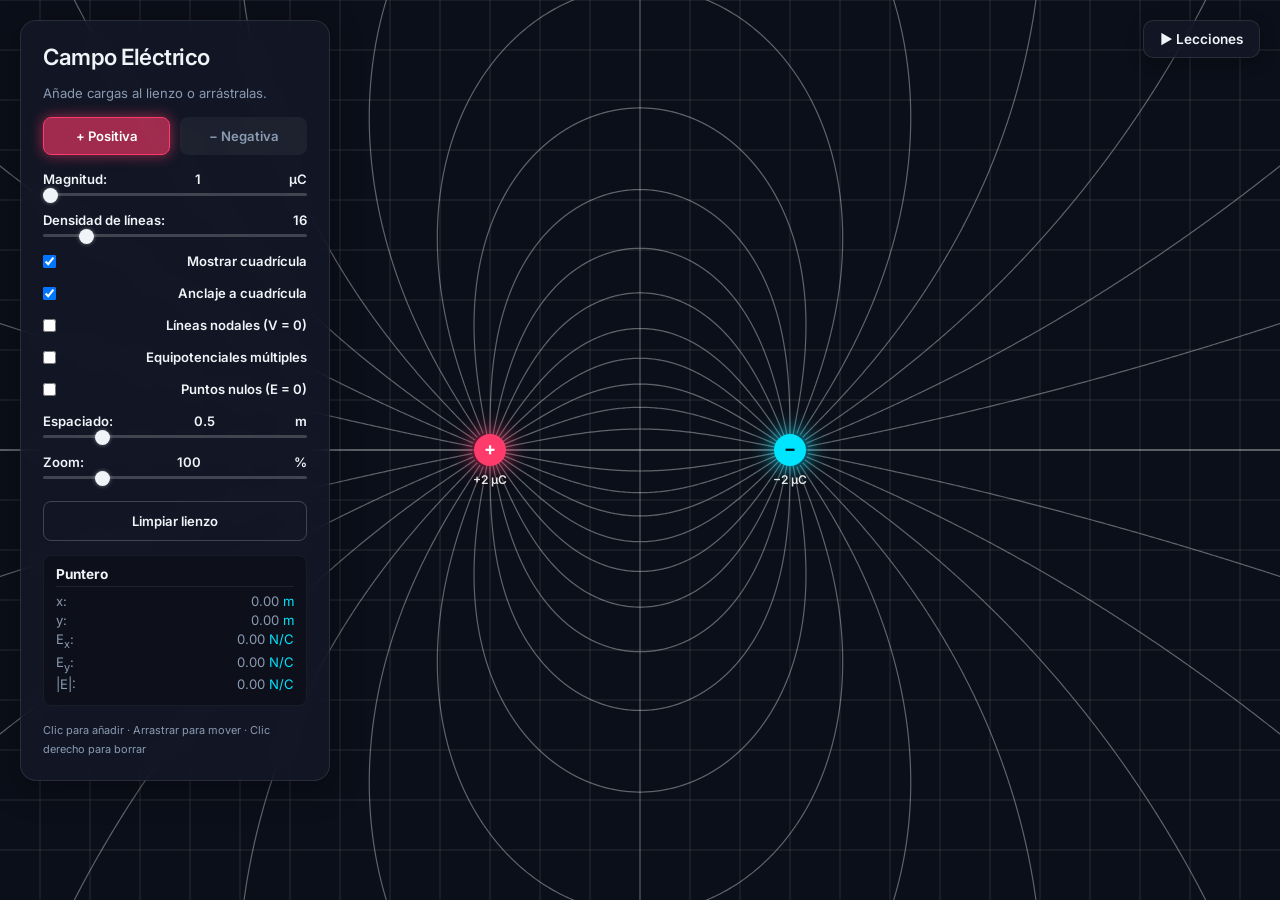
==== index.html @ 5a0ca658 "Simulador de campo eléctrico — nivel ingeniería Visualizador interactivo de electrostática para el c" ====
<!DOCTYPE html>
<html lang="es">
<head>
    <meta charset="UTF-8">
    <meta name="viewport" content="width=device-width, initial-scale=1.0">
    <title>Visualizador de Campo Eléctrico</title>
    <meta name="description" content="Simulación interactiva de líneas de campo eléctrico para configuraciones de cargas puntuales discretas.">
    <link href="https://fonts.googleapis.com/css2?family=Inter:wght@300;400;600&display=swap" rel="stylesheet">
    <link rel="stylesheet" href="styles.css">
</head>
<body>
    <canvas id="simulationCanvas"></canvas>

    <!-- Panel de controles (izquierda) -->
    <div id="controlPanel" class="glass-panel">
        <h1>Campo Eléctrico</h1>
        <p>Añade cargas al lienzo o arrástralas.</p>

        <div class="controls">
            <div class="charge-selector">
                <button id="btnPositive" class="active charge-btn pos-btn">+ Positiva</button>
                <button id="btnNegative" class="charge-btn neg-btn">− Negativa</button>
            </div>

            <div class="slider-group">
                <label for="chargeMagnitude">Magnitud: <span id="magnitudeValue">1</span> &mu;C</label>
                <input type="range" id="chargeMagnitude" min="1" max="10" value="1">
            </div>

            <div class="slider-group">
                <label for="lineDensity">Densidad de líneas: <span id="densityValue">16</span></label>
                <input type="range" id="lineDensity" min="8" max="64" step="8" value="16">
            </div>

            <div class="slider-group">
                <label><input type="checkbox" id="showGrid" checked style="margin-right:5px;"> Mostrar cuadrícula</label>
            </div>

            <div class="slider-group">
                <label><input type="checkbox" id="snapToGrid" checked style="margin-right:5px;"> Anclaje a cuadrícula</label>
            </div>

            <div class="slider-group">
                <label><input type="checkbox" id="showNodalLines" style="margin-right:5px;"> Líneas nodales (V = 0)</label>
            </div>

            <div class="slider-group">
                <label><input type="checkbox" id="showEquipotentials" style="margin-right:5px;"> Equipotenciales múltiples</label>
            </div>

            <div class="slider-group">
                <label><input type="checkbox" id="showNullPoints" style="margin-right:5px;"> Puntos nulos (E = 0)</label>
            </div>

            <div class="slider-group" id="gridSpacingGroup">
                <label for="gridSpacing">Espaciado: <span id="gridSpacingValue">0.5</span> m</label>
                <input type="range" id="gridSpacing" min="0.1" max="2.0" step="0.1" value="0.5">
            </div>

            <div class="slider-group">
                <label for="zoomLevel">Zoom: <span id="zoomValue">100</span>%</label>
                <input type="range" id="zoomLevel" min="20" max="400" step="10" value="100">
            </div>

            <button id="btnClear" class="action-btn">Limpiar lienzo</button>
        </div>

        <div class="info-panel">
            <h3>Puntero</h3>
            <div class="info-row"><span>x:</span>   <span><span id="valX">0.00</span> m</span></div>
            <div class="info-row"><span>y:</span>   <span><span id="valY">0.00</span> m</span></div>
            <div class="info-row"><span>E<sub>x</sub>:</span> <span><span id="valEx">0.00</span> N/C</span></div>
            <div class="info-row"><span>E<sub>y</sub>:</span> <span><span id="valEy">0.00</span> N/C</span></div>
            <div class="info-row"><span>|E|:</span> <span><span id="valEmag">0.00</span> N/C</span></div>
        </div>

        <div class="legend">
            <small>Clic para añadir · Arrastrar para mover · Clic derecho para borrar</small>
        </div>
    </div>

    <!-- Botón flotante para abrir el panel de lecciones -->
    <button id="btnToggleLessons" class="lessons-toggle-btn" title="Abrir panel de lecciones">
        &#9654; Lecciones
    </button>

    <!-- Panel de lecciones (derecha, colapsable) -->
    <div id="lessonPanel" class="glass-panel lesson-panel hidden">
        <div class="lesson-panel-header">
            <h2>Lecciones</h2>
            <button id="btnCloseLessons" class="icon-btn" title="Cerrar">&times;</button>
        </div>

        <div id="lessonList" class="lesson-list">
            <!-- Generado por JS -->
        </div>

        <!-- Info de la lección activa -->
        <div id="lessonDetail" class="lesson-detail hidden">
            <div class="lesson-detail-header">
                <span id="lessonDetailId" class="lesson-id-badge"></span>
                <button id="btnCloseLesson" class="icon-btn small" title="Cerrar lección">&times;</button>
            </div>
            <h3 id="lessonDetailTitle"></h3>
            <p class="lesson-objective" id="lessonDetailObjective"></p>

            <div class="lesson-section">
                <button class="collapsible-btn" data-target="theoryBody">Teoría &#9660;</button>
                <div id="theoryBody" class="collapsible-body hidden">
                    <p id="lessonDetailTheory"></p>
                </div>
            </div>

            <div class="lesson-section" id="hintsSection">
                <button class="collapsible-btn" data-target="hintsBody">Pistas &#9660;</button>
                <div id="hintsBody" class="collapsible-body hidden">
                    <ul id="lessonDetailHints" class="hints-list"></ul>
                    <button id="btnNextHint" class="hint-btn">Siguiente pista</button>
                </div>
            </div>

            <div class="lesson-section">
                <button class="collapsible-btn" data-target="questionsBody">Preguntas &#9660;</button>
                <div id="questionsBody" class="collapsible-body hidden">
                    <ol id="lessonDetailQuestions" class="questions-list"></ol>
                </div>
            </div>

            <div class="lesson-nav">
                <button id="btnPrevLesson" class="nav-btn">&#8592; Anterior</button>
                <button id="btnNextLesson" class="nav-btn">Siguiente &#8594;</button>
            </div>

            <div id="challengeSection" class="challenge-section hidden">
                <button id="btnStartChallenge" class="challenge-start-btn">&#9654; Iniciar reto</button>
            </div>
        </div>
    </div>

    <!-- Barra de reto (aparece durante el modo reto) -->
    <div id="challengeBar" class="challenge-bar hidden">
        <div class="challenge-bar-content">
            <span class="challenge-label">MODO RETO</span>
            <span id="challengeDesc" class="challenge-desc"></span>
            <div class="challenge-controls">
                <button id="btnEvaluate" class="eval-btn">Evaluar similitud</button>
                <div id="scoreDisplay" class="score-display hidden">
                    Similitud: <span id="scoreValue">--</span>%
                </div>
                <button id="btnExitChallenge" class="exit-challenge-btn">Salir del reto</button>
            </div>
        </div>
    </div>

    <script src="lessons.js"></script>
    <script src="script.js"></script>
</body>
</html>
---- styles.css ----
:root {
    --bg-color: #0b0f19;
    --panel-bg: rgba(20, 25, 40, 0.75);
    --panel-border: rgba(255, 255, 255, 0.1);
    --text-main: #f0f4f8;
    --text-muted: #8a9bb2;
    --accent-pos: #ff3b6b;
    --accent-pos-glow: rgba(255, 59, 107, 0.6);
    --accent-neg: #00e5ff;
    --accent-neg-glow: rgba(0, 229, 255, 0.6);
    --accent-gold: #ffca28;
    --challenge-color: #ff9800;
}

* { box-sizing: border-box; margin: 0; padding: 0; }

body {
    font-family: 'Inter', sans-serif;
    background-color: var(--bg-color);
    color: var(--text-main);
    overflow: hidden;
    width: 100vw;
    height: 100vh;
    display: flex;
}

#simulationCanvas {
    position: absolute;
    top: 0; left: 0;
    width: 100%; height: 100%;
    z-index: 1;
}

/* ── Glass Panel (shared) ── */
.glass-panel {
    position: absolute;
    background: var(--panel-bg);
    backdrop-filter: blur(14px);
    -webkit-backdrop-filter: blur(14px);
    border: 1px solid var(--panel-border);
    border-radius: 16px;
    padding: 22px;
    z-index: 10;
    box-shadow: 0 8px 32px rgba(0, 0, 0, 0.35);
    display: flex;
    flex-direction: column;
    gap: 14px;
}

/* ── Control Panel (left) ── */
#controlPanel {
    top: 20px;
    left: 20px;
    width: 310px;
    max-height: calc(100vh - 40px);
    overflow-y: auto;
    scrollbar-width: thin;
    scrollbar-color: rgba(255,255,255,0.1) transparent;
}

#controlPanel::-webkit-scrollbar { width: 4px; }
#controlPanel::-webkit-scrollbar-thumb { background: rgba(255,255,255,0.1); border-radius: 2px; }

h1 { font-size: 1.4rem; font-weight: 600; letter-spacing: -0.5px; }
h2 { font-size: 1.1rem; font-weight: 600; }

p, .legend { font-size: 0.82rem; color: var(--text-muted); line-height: 1.45; }

.controls { display: flex; flex-direction: column; gap: 16px; }

.charge-selector { display: flex; gap: 10px; }

button {
    font-family: inherit;
    cursor: pointer;
    border: none;
    border-radius: 8px;
    padding: 10px 12px;
    font-weight: 600;
    font-size: 0.82rem;
    transition: all 0.2s ease;
}

.charge-btn {
    flex: 1;
    background: rgba(255,255,255,0.05);
    color: var(--text-muted);
    border: 1px solid transparent;
}
.charge-btn:hover { background: rgba(255,255,255,0.1); }
.charge-btn.active.pos-btn { background: var(--accent-pos-glow); color: #fff; border-color: var(--accent-pos); box-shadow: 0 0 14px var(--accent-pos-glow); }
.charge-btn.active.neg-btn { background: var(--accent-neg-glow); color: #0b0f19; border-color: var(--accent-neg); box-shadow: 0 0 14px var(--accent-neg-glow); }

.slider-group { display: flex; flex-direction: column; gap: 6px; }

label {
    font-size: 0.82rem;
    font-weight: 600;
    display: flex;
    justify-content: space-between;
    align-items: center;
}

input[type=range] { -webkit-appearance: none; width: 100%; background: transparent; }
input[type=range]::-webkit-slider-thumb { -webkit-appearance: none; height: 15px; width: 15px; border-radius: 50%; background: var(--text-main); cursor: pointer; margin-top: -5.5px; box-shadow: 0 0 4px rgba(255,255,255,0.4); }
input[type=range]::-webkit-slider-runnable-track { width: 100%; height: 3px; cursor: pointer; background: rgba(255,255,255,0.2); border-radius: 2px; }

.action-btn {
    background: transparent;
    color: var(--text-main);
    border: 1px solid rgba(255,255,255,0.2);
    padding: 11px;
    margin-top: 6px;
}
.action-btn:hover { background: rgba(255,255,255,0.05); border-color: rgba(255,255,255,0.4); }

/* Info panel */
.info-panel {
    background: rgba(0,0,0,0.25);
    border-radius: 8px;
    padding: 10px 12px;
    font-size: 0.82rem;
    border: 1px solid rgba(255,255,255,0.05);
}
.info-panel h3 { font-size: 0.85rem; margin-bottom: 6px; border-bottom: 1px solid rgba(255,255,255,0.08); padding-bottom: 4px; }
.info-row { display: flex; justify-content: space-between; margin-bottom: 3px; color: var(--accent-neg); }
.info-row span:first-child { color: var(--text-muted); }

/* ── Lessons toggle button ── */
.lessons-toggle-btn {
    position: absolute;
    top: 20px;
    right: 20px;
    z-index: 11;
    background: var(--panel-bg);
    backdrop-filter: blur(14px);
    -webkit-backdrop-filter: blur(14px);
    border: 1px solid var(--panel-border);
    border-radius: 10px;
    color: var(--text-main);
    padding: 10px 16px;
    font-size: 0.85rem;
    box-shadow: 0 4px 16px rgba(0,0,0,0.3);
    transition: background 0.2s, box-shadow 0.2s;
}
.lessons-toggle-btn:hover { background: rgba(30,36,58,0.9); box-shadow: 0 4px 24px rgba(0,0,0,0.5); }
.lessons-toggle-btn.panel-open { opacity: 0; pointer-events: none; }

/* ── Lesson Panel (right) ── */
.lesson-panel {
    top: 20px;
    right: 20px;
    width: 340px;
    max-height: calc(100vh - 40px);
    overflow-y: auto;
    scrollbar-width: thin;
    scrollbar-color: rgba(255,255,255,0.1) transparent;
    gap: 12px;
    transition: transform 0.3s ease, opacity 0.3s ease;
}
.lesson-panel.hidden {
    transform: translateX(20px);
    opacity: 0;
    pointer-events: none;
}
.lesson-panel::-webkit-scrollbar { width: 4px; }
.lesson-panel::-webkit-scrollbar-thumb { background: rgba(255,255,255,0.1); border-radius: 2px; }

.lesson-panel-header {
    display: flex;
    justify-content: space-between;
    align-items: center;
}

.icon-btn {
    background: transparent;
    color: var(--text-muted);
    font-size: 1.2rem;
    padding: 2px 6px;
    border-radius: 4px;
    border: 1px solid transparent;
}
.icon-btn:hover { color: var(--text-main); border-color: var(--panel-border); }
.icon-btn.small { font-size: 0.95rem; }

/* Lesson list */
.lesson-list { display: flex; flex-direction: column; gap: 6px; }

.lesson-item {
    background: rgba(255,255,255,0.04);
    border: 1px solid rgba(255,255,255,0.07);
    border-radius: 10px;
    padding: 10px 12px;
    cursor: pointer;
    transition: background 0.15s, border-color 0.15s;
    display: flex;
    align-items: center;
    gap: 10px;
}
.lesson-item:hover { background: rgba(255,255,255,0.09); border-color: rgba(255,255,255,0.15); }
.lesson-item.active { background: rgba(0,229,255,0.08); border-color: rgba(0,229,255,0.25); }

.lesson-item-id {
    font-size: 0.7rem;
    font-weight: 600;
    color: var(--text-muted);
    min-width: 28px;
}
.lesson-item-title {
    flex: 1;
    font-size: 0.82rem;
    font-weight: 600;
    line-height: 1.3;
}
.lesson-difficulty {
    font-size: 0.65rem;
    color: var(--accent-gold);
    white-space: nowrap;
}

.topic-badge {
    display: inline-block;
    font-size: 0.65rem;
    padding: 2px 6px;
    border-radius: 4px;
    background: rgba(255,255,255,0.07);
    color: var(--text-muted);
    margin-bottom: 4px;
}

/* Lesson detail */
.lesson-detail {
    border-top: 1px solid rgba(255,255,255,0.08);
    padding-top: 12px;
    display: flex;
    flex-direction: column;
    gap: 10px;
}
.lesson-detail.hidden { display: none; }

.lesson-detail-header { display: flex; align-items: center; gap: 8px; }

.lesson-id-badge {
    font-size: 0.7rem;
    font-weight: 700;
    background: rgba(0,229,255,0.15);
    color: var(--accent-neg);
    border-radius: 4px;
    padding: 2px 6px;
}

.lesson-detail h3 { font-size: 1rem; font-weight: 600; line-height: 1.3; }
.lesson-objective { font-size: 0.82rem; color: var(--text-muted); line-height: 1.45; }

.lesson-section { display: flex; flex-direction: column; gap: 4px; }

.collapsible-btn {
    background: rgba(255,255,255,0.04);
    border: 1px solid rgba(255,255,255,0.07);
    color: var(--text-main);
    text-align: left;
    padding: 7px 10px;
    border-radius: 6px;
    font-size: 0.78rem;
}
.collapsible-btn:hover { background: rgba(255,255,255,0.08); }

.collapsible-body { padding: 8px 4px; font-size: 0.8rem; line-height: 1.5; color: var(--text-muted); }
.collapsible-body.hidden { display: none; }
.collapsible-body p { margin: 0; }

.hints-list, .questions-list { padding-left: 16px; display: flex; flex-direction: column; gap: 6px; }
.hints-list li, .questions-list li { font-size: 0.8rem; line-height: 1.45; }
.hints-list li { list-style: none; padding-left: 0; color: var(--accent-neg); opacity: 0.4; transition: opacity 0.3s; }
.hints-list li.revealed { opacity: 1; }

.hint-btn {
    margin-top: 6px;
    background: transparent;
    border: 1px solid rgba(0,229,255,0.3);
    color: var(--accent-neg);
    padding: 5px 10px;
    font-size: 0.75rem;
    border-radius: 6px;
}
.hint-btn:hover { background: rgba(0,229,255,0.08); }
.hint-btn:disabled { opacity: 0.3; cursor: default; }

.lesson-nav {
    display: flex;
    gap: 8px;
    margin-top: 4px;
}
.nav-btn {
    flex: 1;
    background: rgba(255,255,255,0.05);
    border: 1px solid rgba(255,255,255,0.1);
    color: var(--text-main);
    padding: 7px;
    font-size: 0.78rem;
    border-radius: 7px;
}
.nav-btn:hover { background: rgba(255,255,255,0.1); }
.nav-btn:disabled { opacity: 0.3; cursor: default; }

/* Challenge section */
.challenge-section { margin-top: 4px; }
.challenge-start-btn {
    width: 100%;
    background: rgba(255,152,0,0.15);
    border: 1px solid rgba(255,152,0,0.4);
    color: var(--challenge-color);
    padding: 9px;
    font-size: 0.82rem;
    border-radius: 8px;
}
.challenge-start-btn:hover { background: rgba(255,152,0,0.25); }

/* ── Challenge bar (bottom) ── */
.challenge-bar {
    position: absolute;
    bottom: 20px;
    left: 50%;
    transform: translateX(-50%);
    z-index: 12;
    background: rgba(15,18,30,0.9);
    backdrop-filter: blur(14px);
    -webkit-backdrop-filter: blur(14px);
    border: 1px solid rgba(255,152,0,0.4);
    border-radius: 12px;
    padding: 12px 20px;
    box-shadow: 0 4px 24px rgba(255,152,0,0.15);
    min-width: 540px;
    max-width: calc(100vw - 700px);
}
.challenge-bar.hidden { display: none; }

.challenge-bar-content {
    display: flex;
    align-items: center;
    gap: 14px;
    flex-wrap: wrap;
}

.challenge-label {
    font-size: 0.7rem;
    font-weight: 700;
    letter-spacing: 1px;
    color: var(--challenge-color);
    white-space: nowrap;
}

.challenge-desc {
    flex: 1;
    font-size: 0.8rem;
    color: var(--text-muted);
    line-height: 1.3;
}

.challenge-controls { display: flex; align-items: center; gap: 8px; }

.eval-btn {
    background: rgba(255,152,0,0.2);
    border: 1px solid rgba(255,152,0,0.5);
    color: var(--challenge-color);
    padding: 6px 12px;
    border-radius: 7px;
    font-size: 0.78rem;
}
.eval-btn:hover { background: rgba(255,152,0,0.35); }

.score-display {
    font-size: 0.82rem;
    font-weight: 700;
    padding: 4px 10px;
    border-radius: 6px;
    background: rgba(255,255,255,0.05);
    border: 1px solid rgba(255,255,255,0.1);
    white-space: nowrap;
}
.score-display.hidden { display: none; }
.score-display.good { border-color: #4caf50; color: #4caf50; }
.score-display.ok { border-color: var(--accent-gold); color: var(--accent-gold); }
.score-display.poor { border-color: var(--accent-pos); color: var(--accent-pos); }

.exit-challenge-btn {
    background: transparent;
    border: 1px solid rgba(255,255,255,0.15);
    color: var(--text-muted);
    padding: 6px 10px;
    border-radius: 7px;
    font-size: 0.75rem;
}
.exit-challenge-btn:hover { border-color: rgba(255,255,255,0.3); color: var(--text-main); }

/* ── Responsive ── */
@media (max-width: 768px) {
    #controlPanel {
        top: auto;
        bottom: 80px;
        left: 10px;
        width: calc(100% - 20px);
        max-height: 50vh;
    }
    .lesson-panel {
        top: auto;
        bottom: 80px;
        right: 10px;
        width: calc(100% - 20px);
        max-height: 50vh;
    }
    .lessons-toggle-btn { top: auto; bottom: 20px; right: 10px; }
    .challenge-bar {
        bottom: 10px;
        min-width: unset;
        max-width: calc(100vw - 20px);
        left: 10px;
        transform: none;
    }
}
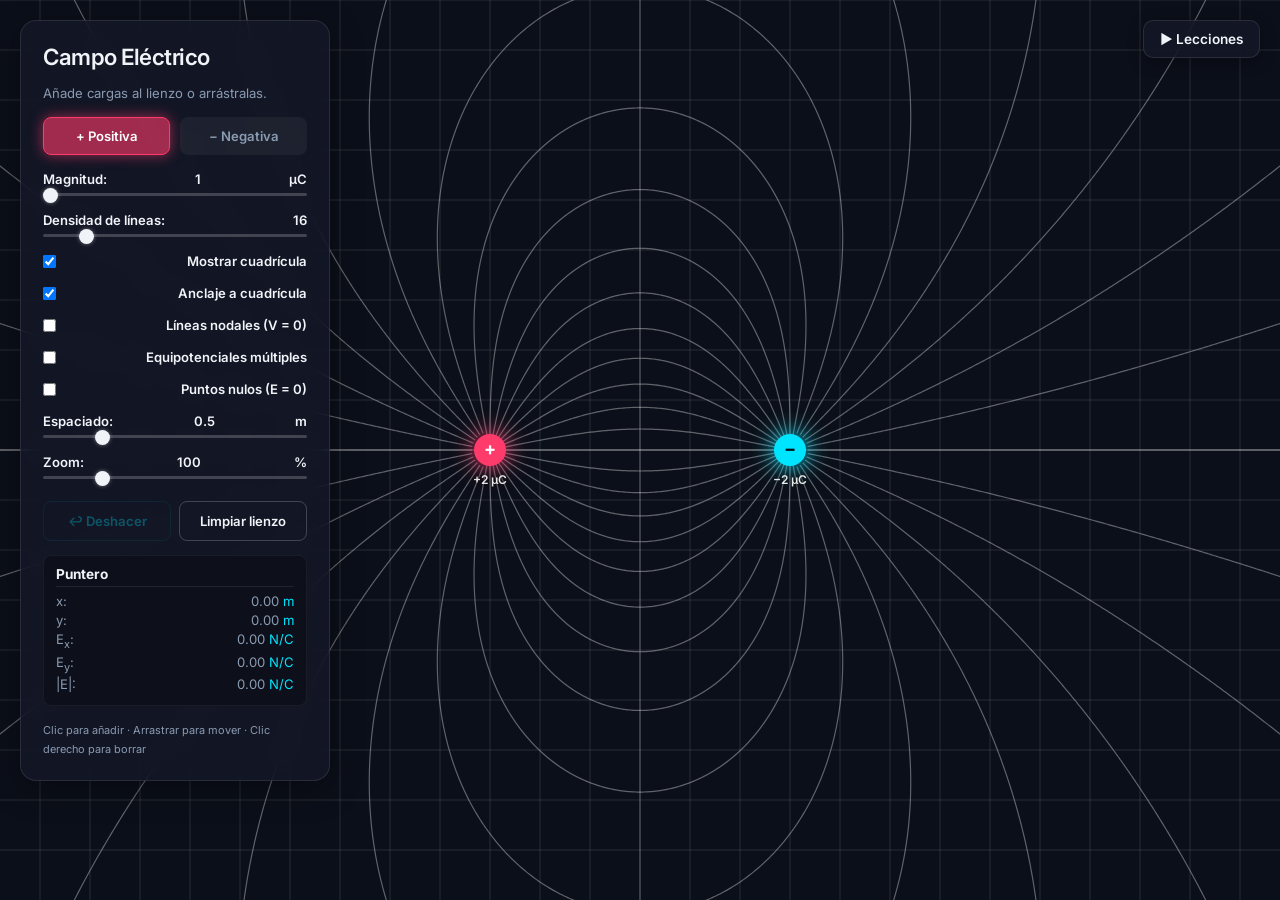
==== commit 538cca27: "Botón Deshacer con historial de 30 pasos - Botón ↩ Deshacer junto a Limpiar lienzo (deshabilitado cu" ====
--- a/index.html
+++ b/index.html
@@ -11,8 +11,11 @@
 <body>
     <canvas id="simulationCanvas"></canvas>
 
-    <!-- Panel de controles (izquierda) -->
+    <!-- Panel de controles (izquierda / drawer inferior en móvil) -->
     <div id="controlPanel" class="glass-panel">
+        <div class="mobile-handle" id="mobileHandle">
+            <div class="mobile-handle-pill"></div>
+        </div>
         <h1>Campo Eléctrico</h1>
         <p>Añade cargas al lienzo o arrástralas.</p>
 
@@ -62,7 +65,10 @@
                 <input type="range" id="zoomLevel" min="20" max="400" step="10" value="100">
             </div>
 
-            <button id="btnClear" class="action-btn">Limpiar lienzo</button>
+            <div class="action-row">
+                <button id="btnUndo" class="action-btn undo-btn" disabled>&#8617; Deshacer</button>
+                <button id="btnClear" class="action-btn">Limpiar lienzo</button>
+            </div>
         </div>
 
         <div class="info-panel">
@@ -75,7 +81,7 @@
         </div>
 
         <div class="legend">
-            <small>Clic para añadir · Arrastrar para mover · Clic derecho para borrar</small>
+            <small id="legendText">Clic para añadir · Arrastrar para mover · Clic derecho para borrar</small>
         </div>
     </div>
 
--- a/styles.css
+++ b/styles.css
@@ -105,14 +105,18 @@
 input[type=range]::-webkit-slider-thumb { -webkit-appearance: none; height: 15px; width: 15px; border-radius: 50%; background: var(--text-main); cursor: pointer; margin-top: -5.5px; box-shadow: 0 0 4px rgba(255,255,255,0.4); }
 input[type=range]::-webkit-slider-runnable-track { width: 100%; height: 3px; cursor: pointer; background: rgba(255,255,255,0.2); border-radius: 2px; }
 
+.action-row { display: flex; gap: 8px; margin-top: 6px; }
 .action-btn {
+    flex: 1;
     background: transparent;
     color: var(--text-main);
     border: 1px solid rgba(255,255,255,0.2);
     padding: 11px;
-    margin-top: 6px;
 }
 .action-btn:hover { background: rgba(255,255,255,0.05); border-color: rgba(255,255,255,0.4); }
+.action-btn:disabled { opacity: 0.3; cursor: default; }
+.undo-btn { color: var(--accent-neg); border-color: rgba(0,229,255,0.25); }
+.undo-btn:not(:disabled):hover { background: rgba(0,229,255,0.06); border-color: rgba(0,229,255,0.5); }
 
 /* Info panel */
 .info-panel {
@@ -393,28 +397,99 @@
 }
 .exit-challenge-btn:hover { border-color: rgba(255,255,255,0.3); color: var(--text-main); }
 
+/* ── Mobile handle (hidden on desktop) ── */
+.mobile-handle {
+    display: none;
+}
+
 /* ── Responsive ── */
-@media (max-width: 768px) {
+@media (max-width: 640px) {
+    /* Control panel: bottom drawer */
     #controlPanel {
+        position: fixed;
+        bottom: 0; left: 0; right: 0;
+        width: 100%;
         top: auto;
-        bottom: 80px;
-        left: 10px;
-        width: calc(100% - 20px);
-        max-height: 50vh;
-    }
+        max-height: 75vh;
+        border-radius: 16px 16px 0 0;
+        padding: 0 16px 24px;
+        transform: translateY(calc(100% - 80px));
+        transition: transform 0.35s cubic-bezier(0.32, 0.72, 0, 1);
+        z-index: 20;
+        overflow-y: auto;
+        gap: 14px;
+    }
+    #controlPanel.mobile-open { transform: translateY(0); }
+
+    /* Hide items that clutter the compact view */
+    #controlPanel > h1,
+    #controlPanel > p,
+    #controlPanel .legend,
+    #controlPanel .info-panel { display: none; }
+
+    /* Mobile drag handle */
+    .mobile-handle {
+        display: flex;
+        flex-direction: column;
+        align-items: center;
+        gap: 8px;
+        cursor: pointer;
+        position: sticky;
+        top: 0;
+        background: var(--panel-bg);
+        backdrop-filter: blur(14px);
+        -webkit-backdrop-filter: blur(14px);
+        margin: 0 -16px;
+        padding: 10px 16px 10px;
+        z-index: 1;
+    }
+    .mobile-handle-pill {
+        width: 36px; height: 4px;
+        background: rgba(255,255,255,0.25);
+        border-radius: 2px;
+        flex-shrink: 0;
+    }
+
+    /* Bigger touch targets */
+    .charge-btn { padding: 14px 10px; font-size: 0.88rem; }
+    button { min-height: 44px; }
+    .collapsible-btn, .nav-btn, .hint-btn,
+    .icon-btn, .eval-btn, .exit-challenge-btn { min-height: 36px; }
+    input[type=range]::-webkit-slider-thumb {
+        height: 24px; width: 24px; margin-top: -10.5px;
+    }
+
+    /* Lesson panel: full-screen overlay */
     .lesson-panel {
-        top: auto;
-        bottom: 80px;
-        right: 10px;
-        width: calc(100% - 20px);
-        max-height: 50vh;
-    }
-    .lessons-toggle-btn { top: auto; bottom: 20px; right: 10px; }
+        top: 0; right: 0; bottom: 0; left: 0;
+        width: 100%;
+        max-height: 100%;
+        border-radius: 0;
+        z-index: 30;
+    }
+    .lesson-panel.hidden {
+        transform: translateX(105%);
+        opacity: 1;
+    }
+
+    /* Lessons toggle button: top right corner */
+    .lessons-toggle-btn {
+        top: 12px; right: 12px;
+        bottom: auto;
+        z-index: 25;
+        padding: 10px 14px;
+    }
+    .lessons-toggle-btn.panel-open { opacity: 0; pointer-events: none; }
+
+    /* Challenge bar: above drawer handle */
     .challenge-bar {
-        bottom: 10px;
+        bottom: 88px;
+        left: 8px; right: 8px;
         min-width: unset;
-        max-width: calc(100vw - 20px);
-        left: 10px;
+        max-width: unset;
+        width: auto;
         transform: none;
     }
-}
+    .challenge-bar-content { flex-direction: column; align-items: flex-start; gap: 8px; }
+    .challenge-controls { width: 100%; justify-content: flex-end; }
+}
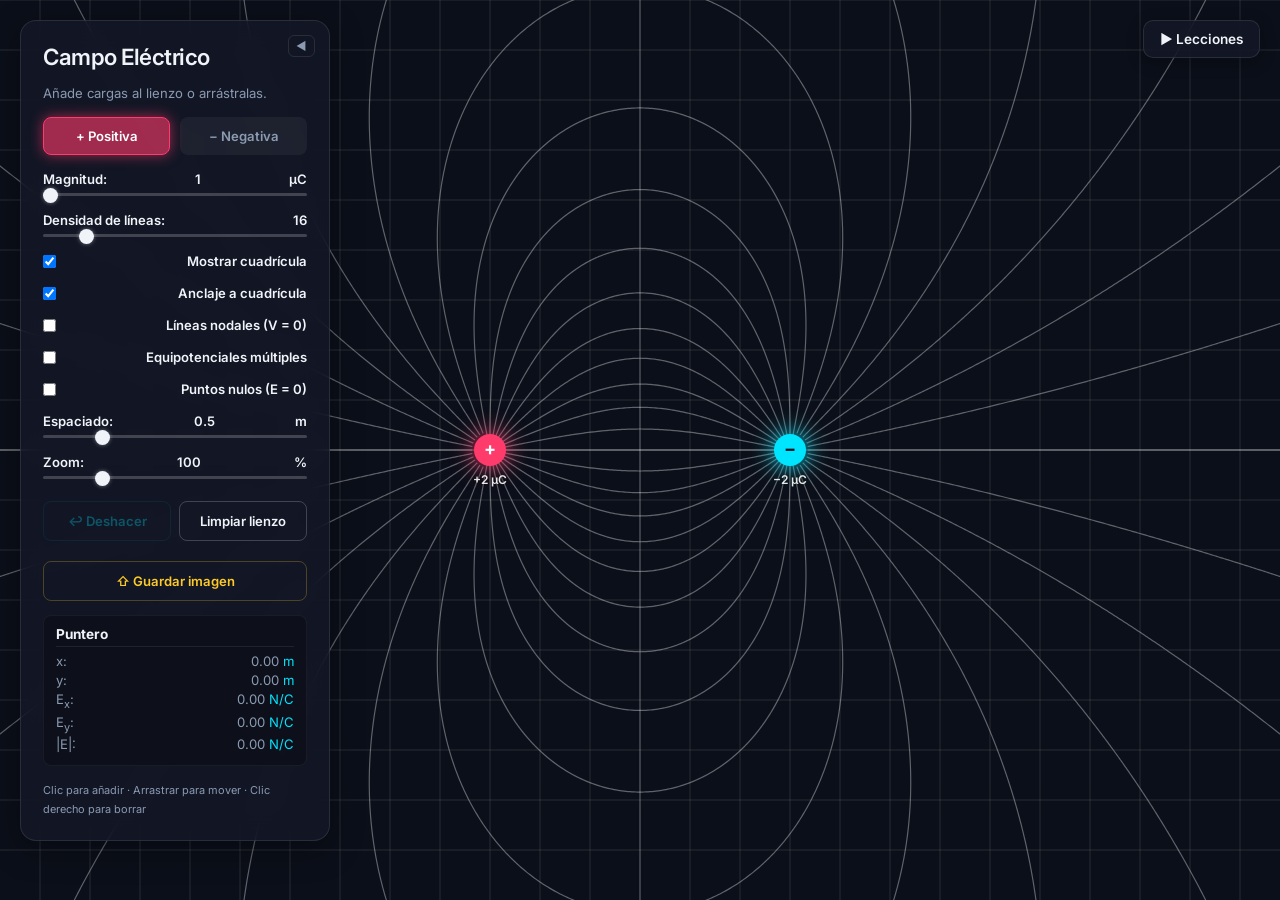
==== commit 584e5cc6: "Add pinch zoom fix, save image button, and desktop panel collapse - Fix: pinch zoom no longer create" ====
--- a/index.html
+++ b/index.html
@@ -11,11 +11,15 @@
 <body>
     <canvas id="simulationCanvas"></canvas>
 
+    <!-- Botón flotante para expandir panel (solo desktop, cuando está colapsado) -->
+    <button id="btnExpandPanel" class="panel-expand-btn" hidden title="Mostrar controles">&#9654;</button>
+
     <!-- Panel de controles (izquierda / drawer inferior en móvil) -->
     <div id="controlPanel" class="glass-panel">
         <div class="mobile-handle" id="mobileHandle">
             <div class="mobile-handle-pill"></div>
         </div>
+        <button id="btnCollapsePanel" class="panel-collapse-btn" title="Ocultar controles">&#9664;</button>
         <h1>Campo Eléctrico</h1>
         <p>Añade cargas al lienzo o arrástralas.</p>
 
@@ -69,6 +73,7 @@
                 <button id="btnUndo" class="action-btn undo-btn" disabled>&#8617; Deshacer</button>
                 <button id="btnClear" class="action-btn">Limpiar lienzo</button>
             </div>
+            <button id="btnShare" class="action-btn share-btn">&#8679; Guardar imagen</button>
         </div>
 
         <div class="info-panel">
--- a/styles.css
+++ b/styles.css
@@ -117,6 +117,58 @@
 .action-btn:disabled { opacity: 0.3; cursor: default; }
 .undo-btn { color: var(--accent-neg); border-color: rgba(0,229,255,0.25); }
 .undo-btn:not(:disabled):hover { background: rgba(0,229,255,0.06); border-color: rgba(0,229,255,0.5); }
+.share-btn { color: var(--accent-gold); border-color: rgba(255,202,40,0.25); margin-top: 4px; }
+.share-btn:hover { background: rgba(255,202,40,0.06); border-color: rgba(255,202,40,0.5); }
+
+/* ── Desktop panel collapse ── */
+#controlPanel {
+    transition: transform 0.3s ease;
+}
+#controlPanel.desktop-collapsed {
+    transform: translateX(calc(-100% - 30px));
+}
+.panel-collapse-btn {
+    display: none; /* shown only on desktop via media query below */
+    position: absolute;
+    top: 14px; right: 14px;
+    background: transparent;
+    border: 1px solid rgba(255,255,255,0.1);
+    color: var(--text-muted);
+    border-radius: 6px;
+    padding: 3px 7px;
+    font-size: 0.7rem;
+    min-height: unset;
+    cursor: pointer;
+    z-index: 1;
+}
+.panel-collapse-btn:hover { color: var(--text-main); border-color: rgba(255,255,255,0.3); background: rgba(255,255,255,0.05); }
+.panel-expand-btn {
+    position: absolute;
+    left: 12px; top: 50%;
+    transform: translateY(-50%);
+    z-index: 11;
+    background: var(--panel-bg);
+    backdrop-filter: blur(14px);
+    -webkit-backdrop-filter: blur(14px);
+    border: 1px solid var(--panel-border);
+    border-radius: 10px;
+    color: var(--text-main);
+    padding: 14px 10px;
+    font-size: 0.9rem;
+    box-shadow: 0 4px 16px rgba(0,0,0,0.3);
+}
+.panel-expand-btn:hover { background: rgba(30,36,58,0.95); }
+
+/* ── Print ── */
+@media print {
+    #controlPanel, #lessonPanel, #challengeBar,
+    .lessons-toggle-btn, .panel-expand-btn { display: none !important; }
+    canvas { position: fixed; top: 0; left: 0; width: 100vw; height: 100vh; }
+}
+
+@media (min-width: 641px) {
+    .panel-collapse-btn { display: block; }
+}
 
 /* Info panel */
 .info-panel {
